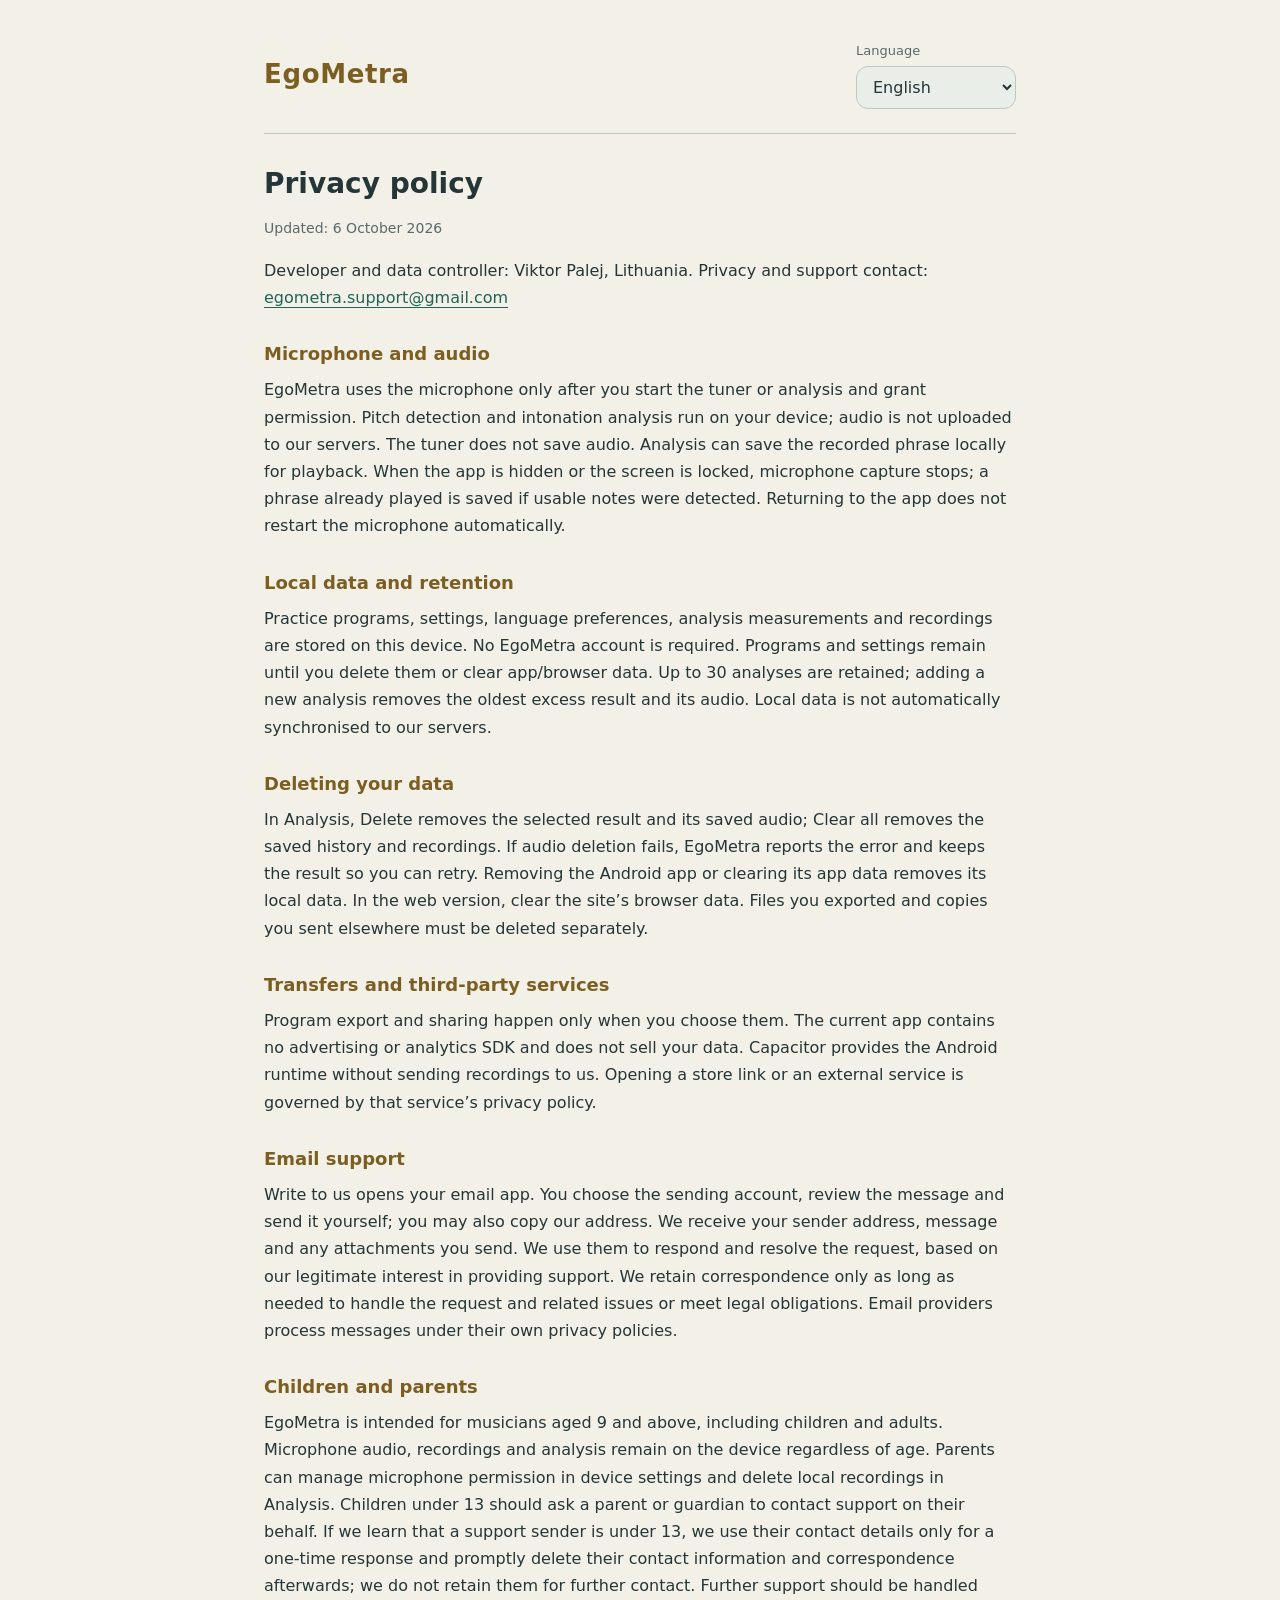
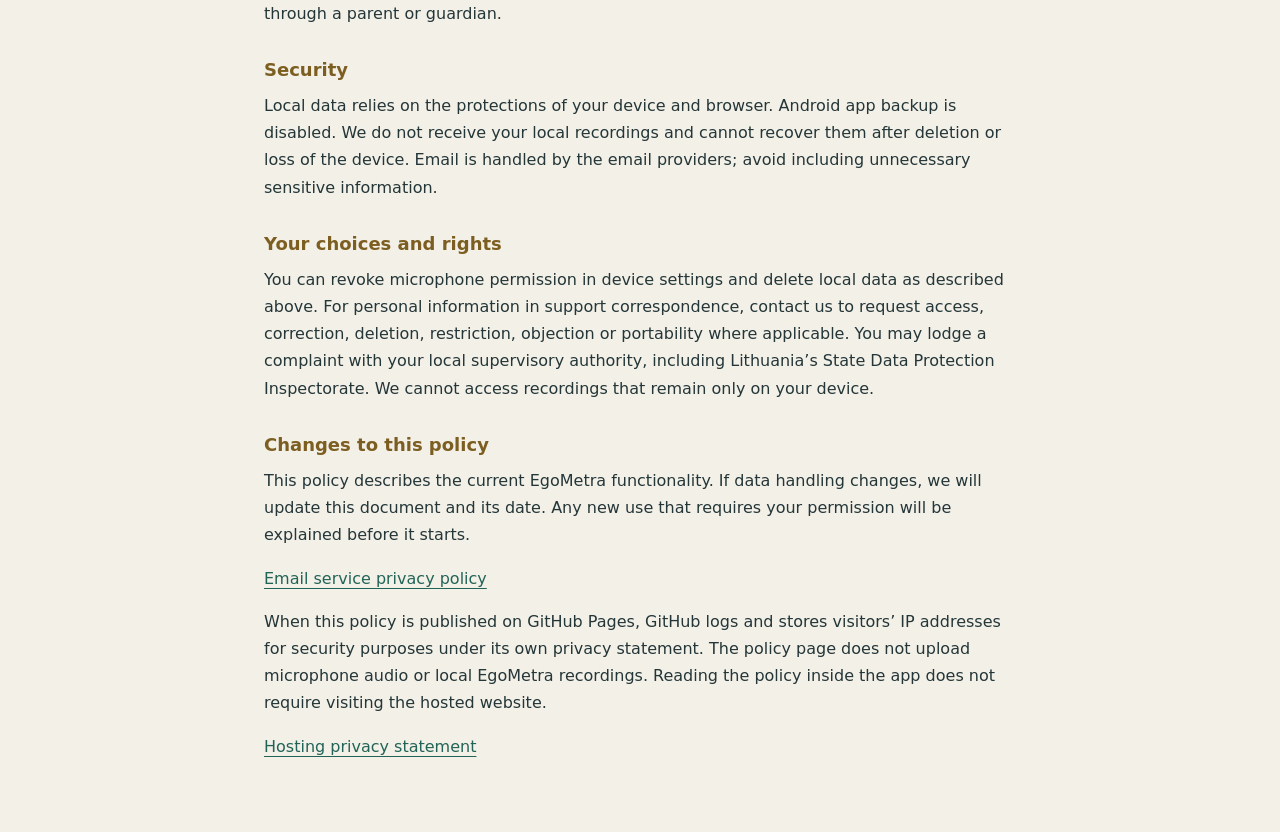
==== index.html @ 9d65dd89 "Publish EgoMetra privacy policy in ten languages" ====
<!doctype html>
<html lang="en">
<head>
  <meta charset="utf-8">
  <meta name="viewport" content="width=device-width,initial-scale=1">
  <meta name="color-scheme" content="dark light">
  <meta name="description" content="EgoMetra privacy policy: microphone, local recordings, deletion and email support.">
  <title>EgoMetra · Privacy policy</title>
  <link rel="stylesheet" href="assets/css/privacy.css">
</head>
<body>
  <main class="policy-shell">
    <header class="policy-header"><h1>EgoMetra</h1><div class="language-control"><label id="privacy-language-label" for="privacy-language">Language</label><select id="privacy-language"></select></div></header>
    <article id="privacy-document"><h2>Privacy policy</h2><p class="privacy-updated">Updated: 6 October 2026</p><p>Developer and data controller: Viktor Palej, Lithuania. Privacy and support contact: <a href="mailto:egometra.support@gmail.com">egometra.support@gmail.com</a></p><h3>Microphone and audio</h3><p>EgoMetra uses the microphone only after you start the tuner or analysis and grant permission. Pitch detection and intonation analysis run on your device; audio is not uploaded to our servers. The tuner does not save audio. Analysis can save the recorded phrase locally for playback. When the app is hidden or the screen is locked, microphone capture stops; a phrase already played is saved if usable notes were detected. Returning to the app does not restart the microphone automatically.</p><h3>Local data and retention</h3><p>Practice programs, settings, language preferences, analysis measurements and recordings are stored on this device. No EgoMetra account is required. Programs and settings remain until you delete them or clear app/browser data. Up to 30 analyses are retained; adding a new analysis removes the oldest excess result and its audio. Local data is not automatically synchronised to our servers.</p><h3>Deleting your data</h3><p>In Analysis, Delete removes the selected result and its saved audio; Clear all removes the saved history and recordings. If audio deletion fails, EgoMetra reports the error and keeps the result so you can retry. Removing the Android app or clearing its app data removes its local data. In the web version, clear the site’s browser data. Files you exported and copies you sent elsewhere must be deleted separately.</p><h3>Transfers and third-party services</h3><p>Program export and sharing happen only when you choose them. The current app contains no advertising or analytics SDK and does not sell your data. Capacitor provides the Android runtime without sending recordings to us. Opening a store link or an external service is governed by that service’s privacy policy.</p><h3>Email support</h3><p>Write to us opens your email app. You choose the sending account, review the message and send it yourself; you may also copy our address. We receive your sender address, message and any attachments you send. We use them to respond and resolve the request, based on our legitimate interest in providing support. We retain correspondence only as long as needed to handle the request and related issues or meet legal obligations. Email providers process messages under their own privacy policies.</p><h3>Children and parents</h3><p>EgoMetra is intended for musicians aged 9 and above, including children and adults. Microphone audio, recordings and analysis remain on the device regardless of age. Parents can manage microphone permission in device settings and delete local recordings in Analysis. Children under 13 should ask a parent or guardian to contact support on their behalf. If we learn that a support sender is under 13, we use their contact details only for a one-time response and promptly delete their contact information and correspondence afterwards; we do not retain them for further contact. Further support should be handled through a parent or guardian.</p><h3>Security</h3><p>Local data relies on the protections of your device and browser. Android app backup is disabled. We do not receive your local recordings and cannot recover them after deletion or loss of the device. Email is handled by the email providers; avoid including unnecessary sensitive information.</p><h3>Your choices and rights</h3><p>You can revoke microphone permission in device settings and delete local data as described above. For personal information in support correspondence, contact us to request access, correction, deletion, restriction, objection or portability where applicable. You may lodge a complaint with your local supervisory authority, including Lithuania’s State Data Protection Inspectorate. We cannot access recordings that remain only on your device.</p><h3>Changes to this policy</h3><p>This policy describes the current EgoMetra functionality. If data handling changes, we will update this document and its date. Any new use that requires your permission will be explained before it starts.</p><p><a href="https://policies.google.com/privacy" target="_blank" rel="noopener noreferrer">Email service privacy policy</a></p><p>When this policy is published on GitHub Pages, GitHub logs and stores visitors’ IP addresses for security purposes under its own privacy statement. The policy page does not upload microphone audio or local EgoMetra recordings. Reading the policy inside the app does not require visiting the hosted website.</p><p><a href="https://docs.github.com/en/site-policy/privacy-policies/github-general-privacy-statement" target="_blank" rel="noopener noreferrer">Hosting privacy statement</a></p></article>
  </main>
  <script src="assets/js/privacy-content.js"></script>
  <script src="assets/js/privacy-page.js"></script>
</body>
</html>
---- assets/css/privacy.css ----
:root{color-scheme:dark;--bg:#0a0f13;--card:#111c20;--text:#ece9df;--muted:#aab7b9;--gold:#d7b669;--border:#34464a}
*{box-sizing:border-box}
body{margin:0;background:var(--bg);color:var(--text);font:16px/1.7 system-ui,-apple-system,BlinkMacSystemFont,"Segoe UI",sans-serif}
.policy-shell{max-width:800px;margin:0 auto;padding:40px 24px 56px}
.policy-header{display:flex;align-items:center;justify-content:space-between;gap:24px;border-bottom:1px solid var(--border);padding-bottom:24px;margin-bottom:32px}
h1{font-size:26px;letter-spacing:.025em;margin:0;color:var(--gold)}
h2{font-size:28px;line-height:1.25;margin:0 0 16px}
h3{font-size:18px;line-height:1.4;margin:30px 0 10px;color:var(--gold)}
p{margin:0 0 16px}
a{color:#86c9bc;text-underline-offset:4px;overflow-wrap:anywhere}
.privacy-updated{font-size:14px;color:var(--muted)}
.language-control{display:flex;flex-direction:column;gap:4px;min-width:160px}
label{color:var(--muted);font-size:13px}
select{font:inherit;line-height:1.3;background:var(--card);color:var(--text);border:1px solid var(--border);border-radius:12px;padding:10px 12px;width:100%}
:focus-visible{outline:2px solid var(--gold);outline-offset:4px}
@media(max-width:420px){.policy-shell{padding:24px 18px 40px}.policy-header{align-items:flex-start;gap:16px}.language-control{min-width:130px}h1{font-size:22px}h2{font-size:25px}}
@media(prefers-color-scheme:light){:root{color-scheme:light;--bg:#f3f0e8;--card:#e9eee9;--text:#243638;--muted:#596a6b;--gold:#7c5e21;--border:#bac8c6}a{color:#216457}}
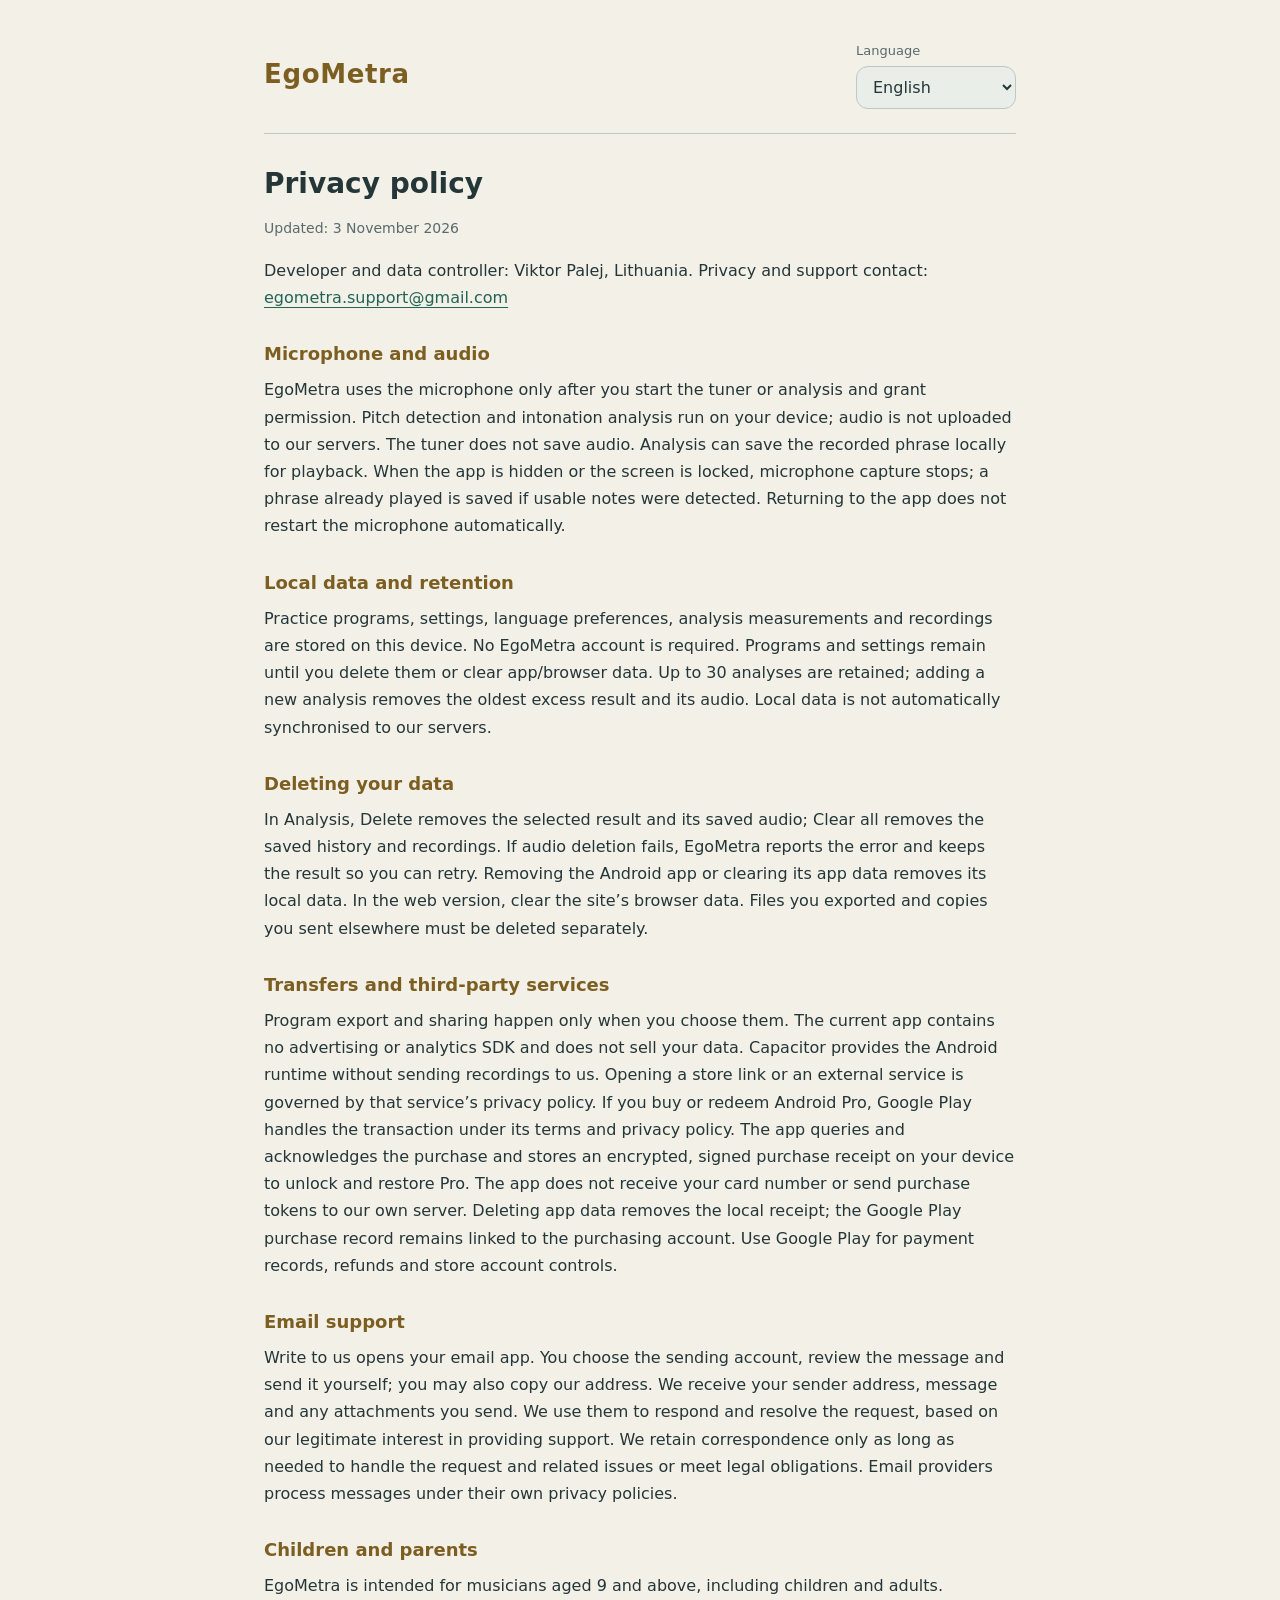
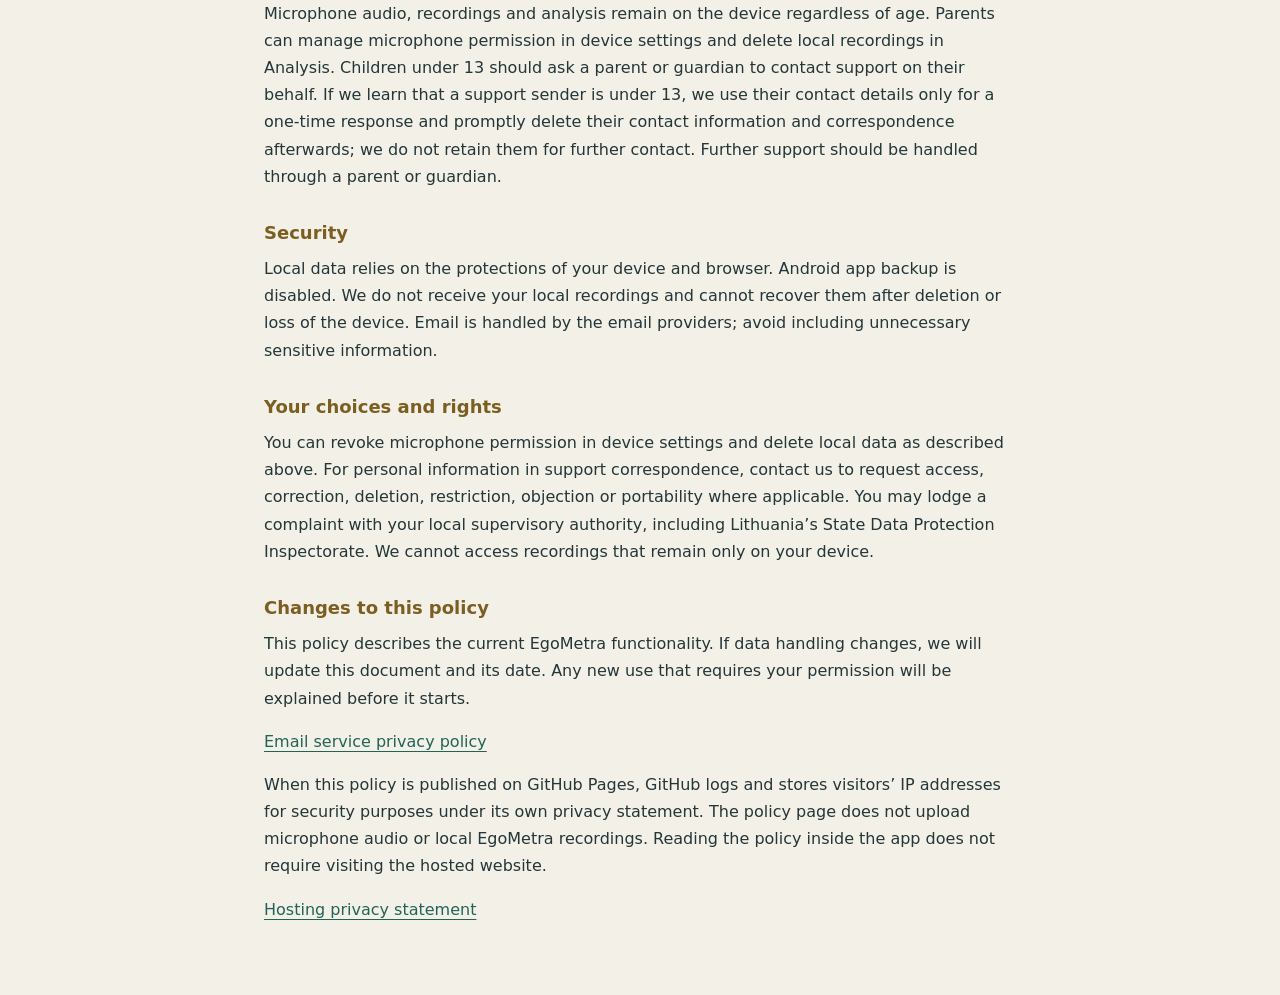
==== commit 5ad998ab: "Explain Android Pro purchase and restore privacy" ====
--- a/index.html
+++ b/index.html
@@ -11,7 +11,7 @@
 <body>
   <main class="policy-shell">
     <header class="policy-header"><h1>EgoMetra</h1><div class="language-control"><label id="privacy-language-label" for="privacy-language">Language</label><select id="privacy-language"></select></div></header>
-    <article id="privacy-document"><h2>Privacy policy</h2><p class="privacy-updated">Updated: 6 October 2026</p><p>Developer and data controller: Viktor Palej, Lithuania. Privacy and support contact: <a href="mailto:egometra.support@gmail.com">egometra.support@gmail.com</a></p><h3>Microphone and audio</h3><p>EgoMetra uses the microphone only after you start the tuner or analysis and grant permission. Pitch detection and intonation analysis run on your device; audio is not uploaded to our servers. The tuner does not save audio. Analysis can save the recorded phrase locally for playback. When the app is hidden or the screen is locked, microphone capture stops; a phrase already played is saved if usable notes were detected. Returning to the app does not restart the microphone automatically.</p><h3>Local data and retention</h3><p>Practice programs, settings, language preferences, analysis measurements and recordings are stored on this device. No EgoMetra account is required. Programs and settings remain until you delete them or clear app/browser data. Up to 30 analyses are retained; adding a new analysis removes the oldest excess result and its audio. Local data is not automatically synchronised to our servers.</p><h3>Deleting your data</h3><p>In Analysis, Delete removes the selected result and its saved audio; Clear all removes the saved history and recordings. If audio deletion fails, EgoMetra reports the error and keeps the result so you can retry. Removing the Android app or clearing its app data removes its local data. In the web version, clear the site’s browser data. Files you exported and copies you sent elsewhere must be deleted separately.</p><h3>Transfers and third-party services</h3><p>Program export and sharing happen only when you choose them. The current app contains no advertising or analytics SDK and does not sell your data. Capacitor provides the Android runtime without sending recordings to us. Opening a store link or an external service is governed by that service’s privacy policy.</p><h3>Email support</h3><p>Write to us opens your email app. You choose the sending account, review the message and send it yourself; you may also copy our address. We receive your sender address, message and any attachments you send. We use them to respond and resolve the request, based on our legitimate interest in providing support. We retain correspondence only as long as needed to handle the request and related issues or meet legal obligations. Email providers process messages under their own privacy policies.</p><h3>Children and parents</h3><p>EgoMetra is intended for musicians aged 9 and above, including children and adults. Microphone audio, recordings and analysis remain on the device regardless of age. Parents can manage microphone permission in device settings and delete local recordings in Analysis. Children under 13 should ask a parent or guardian to contact support on their behalf. If we learn that a support sender is under 13, we use their contact details only for a one-time response and promptly delete their contact information and correspondence afterwards; we do not retain them for further contact. Further support should be handled through a parent or guardian.</p><h3>Security</h3><p>Local data relies on the protections of your device and browser. Android app backup is disabled. We do not receive your local recordings and cannot recover them after deletion or loss of the device. Email is handled by the email providers; avoid including unnecessary sensitive information.</p><h3>Your choices and rights</h3><p>You can revoke microphone permission in device settings and delete local data as described above. For personal information in support correspondence, contact us to request access, correction, deletion, restriction, objection or portability where applicable. You may lodge a complaint with your local supervisory authority, including Lithuania’s State Data Protection Inspectorate. We cannot access recordings that remain only on your device.</p><h3>Changes to this policy</h3><p>This policy describes the current EgoMetra functionality. If data handling changes, we will update this document and its date. Any new use that requires your permission will be explained before it starts.</p><p><a href="https://policies.google.com/privacy" target="_blank" rel="noopener noreferrer">Email service privacy policy</a></p><p>When this policy is published on GitHub Pages, GitHub logs and stores visitors’ IP addresses for security purposes under its own privacy statement. The policy page does not upload microphone audio or local EgoMetra recordings. Reading the policy inside the app does not require visiting the hosted website.</p><p><a href="https://docs.github.com/en/site-policy/privacy-policies/github-general-privacy-statement" target="_blank" rel="noopener noreferrer">Hosting privacy statement</a></p></article>
+    <article id="privacy-document"><h2>Privacy policy</h2><p class="privacy-updated">Updated: 3 November 2026</p><p>Developer and data controller: Viktor Palej, Lithuania. Privacy and support contact: <a href="mailto:egometra.support@gmail.com">egometra.support@gmail.com</a></p><h3>Microphone and audio</h3><p>EgoMetra uses the microphone only after you start the tuner or analysis and grant permission. Pitch detection and intonation analysis run on your device; audio is not uploaded to our servers. The tuner does not save audio. Analysis can save the recorded phrase locally for playback. When the app is hidden or the screen is locked, microphone capture stops; a phrase already played is saved if usable notes were detected. Returning to the app does not restart the microphone automatically.</p><h3>Local data and retention</h3><p>Practice programs, settings, language preferences, analysis measurements and recordings are stored on this device. No EgoMetra account is required. Programs and settings remain until you delete them or clear app/browser data. Up to 30 analyses are retained; adding a new analysis removes the oldest excess result and its audio. Local data is not automatically synchronised to our servers.</p><h3>Deleting your data</h3><p>In Analysis, Delete removes the selected result and its saved audio; Clear all removes the saved history and recordings. If audio deletion fails, EgoMetra reports the error and keeps the result so you can retry. Removing the Android app or clearing its app data removes its local data. In the web version, clear the site’s browser data. Files you exported and copies you sent elsewhere must be deleted separately.</p><h3>Transfers and third-party services</h3><p>Program export and sharing happen only when you choose them. The current app contains no advertising or analytics SDK and does not sell your data. Capacitor provides the Android runtime without sending recordings to us. Opening a store link or an external service is governed by that service’s privacy policy. If you buy or redeem Android Pro, Google Play handles the transaction under its terms and privacy policy. The app queries and acknowledges the purchase and stores an encrypted, signed purchase receipt on your device to unlock and restore Pro. The app does not receive your card number or send purchase tokens to our own server. Deleting app data removes the local receipt; the Google Play purchase record remains linked to the purchasing account. Use Google Play for payment records, refunds and store account controls.</p><h3>Email support</h3><p>Write to us opens your email app. You choose the sending account, review the message and send it yourself; you may also copy our address. We receive your sender address, message and any attachments you send. We use them to respond and resolve the request, based on our legitimate interest in providing support. We retain correspondence only as long as needed to handle the request and related issues or meet legal obligations. Email providers process messages under their own privacy policies.</p><h3>Children and parents</h3><p>EgoMetra is intended for musicians aged 9 and above, including children and adults. Microphone audio, recordings and analysis remain on the device regardless of age. Parents can manage microphone permission in device settings and delete local recordings in Analysis. Children under 13 should ask a parent or guardian to contact support on their behalf. If we learn that a support sender is under 13, we use their contact details only for a one-time response and promptly delete their contact information and correspondence afterwards; we do not retain them for further contact. Further support should be handled through a parent or guardian.</p><h3>Security</h3><p>Local data relies on the protections of your device and browser. Android app backup is disabled. We do not receive your local recordings and cannot recover them after deletion or loss of the device. Email is handled by the email providers; avoid including unnecessary sensitive information.</p><h3>Your choices and rights</h3><p>You can revoke microphone permission in device settings and delete local data as described above. For personal information in support correspondence, contact us to request access, correction, deletion, restriction, objection or portability where applicable. You may lodge a complaint with your local supervisory authority, including Lithuania’s State Data Protection Inspectorate. We cannot access recordings that remain only on your device.</p><h3>Changes to this policy</h3><p>This policy describes the current EgoMetra functionality. If data handling changes, we will update this document and its date. Any new use that requires your permission will be explained before it starts.</p><p><a href="https://policies.google.com/privacy" target="_blank" rel="noopener noreferrer">Email service privacy policy</a></p><p>When this policy is published on GitHub Pages, GitHub logs and stores visitors’ IP addresses for security purposes under its own privacy statement. The policy page does not upload microphone audio or local EgoMetra recordings. Reading the policy inside the app does not require visiting the hosted website.</p><p><a href="https://docs.github.com/en/site-policy/privacy-policies/github-general-privacy-statement" target="_blank" rel="noopener noreferrer">Hosting privacy statement</a></p></article>
   </main>
   <script src="assets/js/privacy-content.js"></script>
   <script src="assets/js/privacy-page.js"></script>
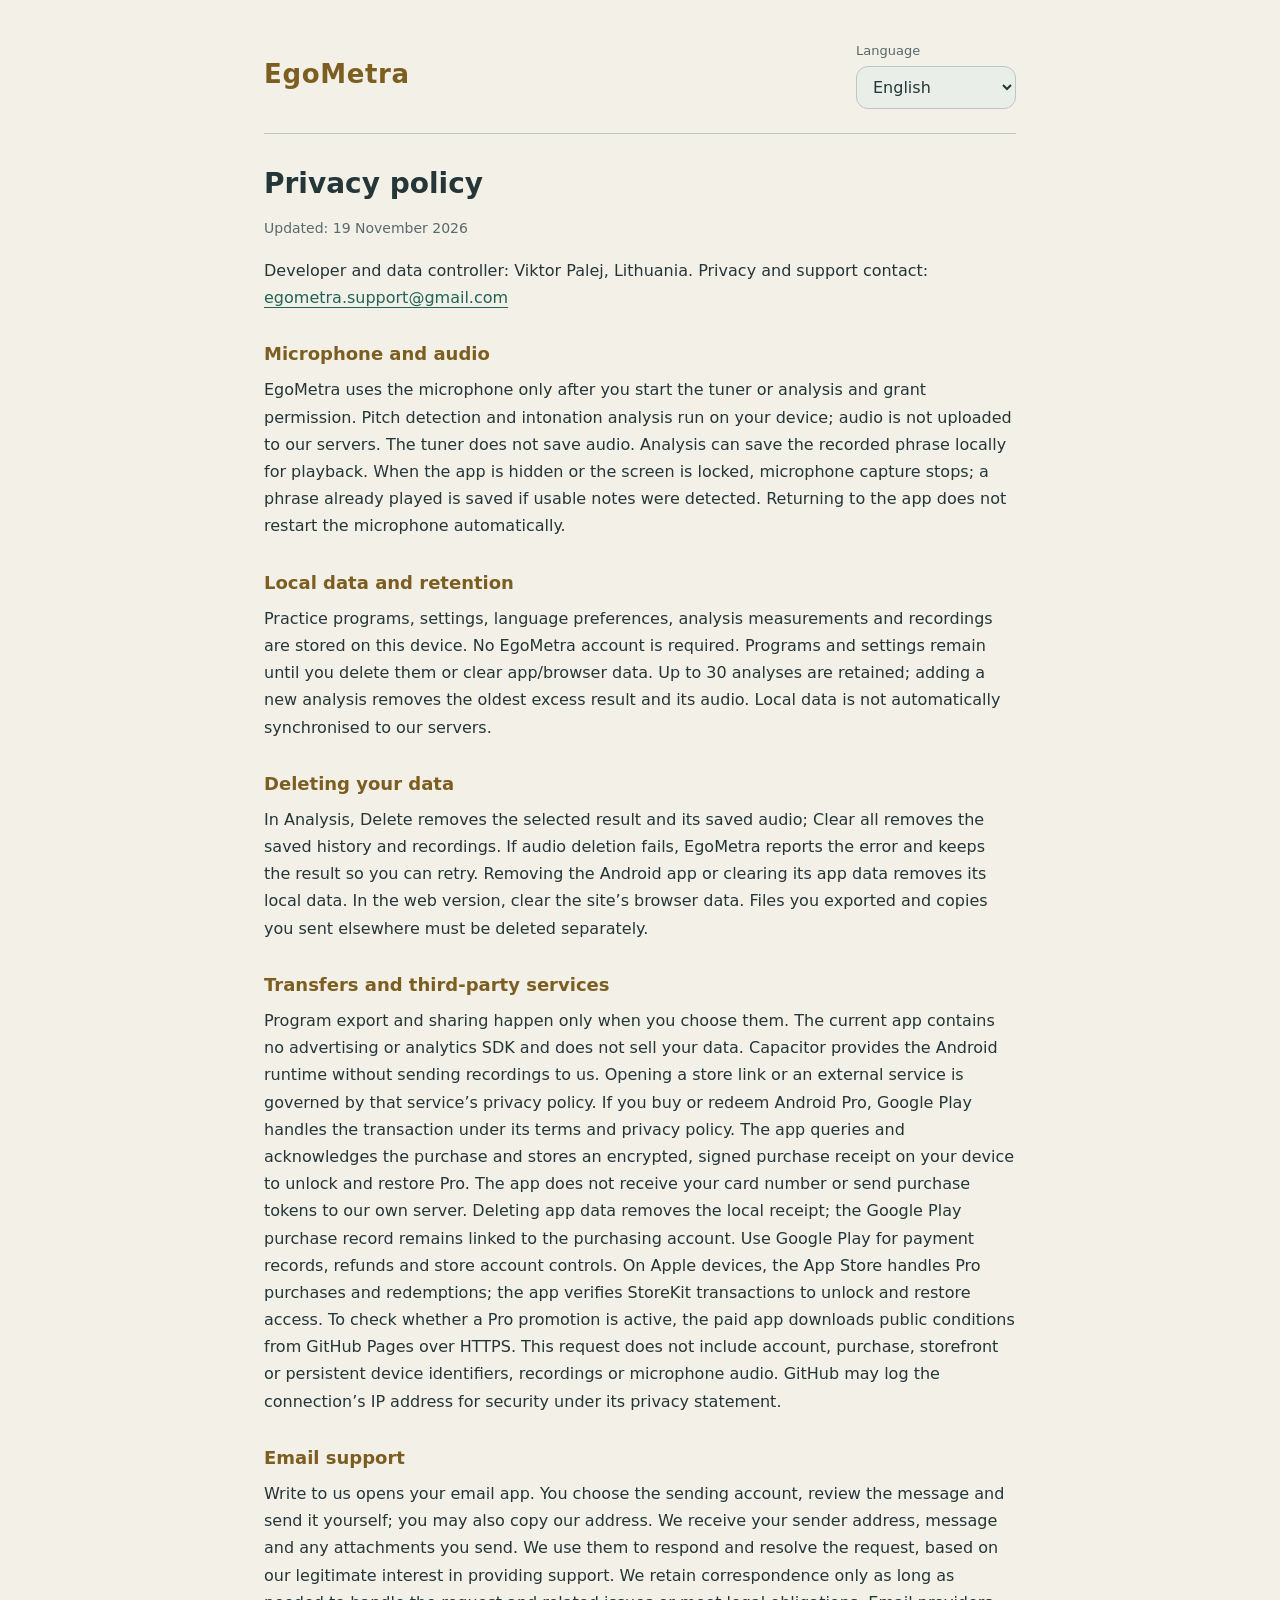
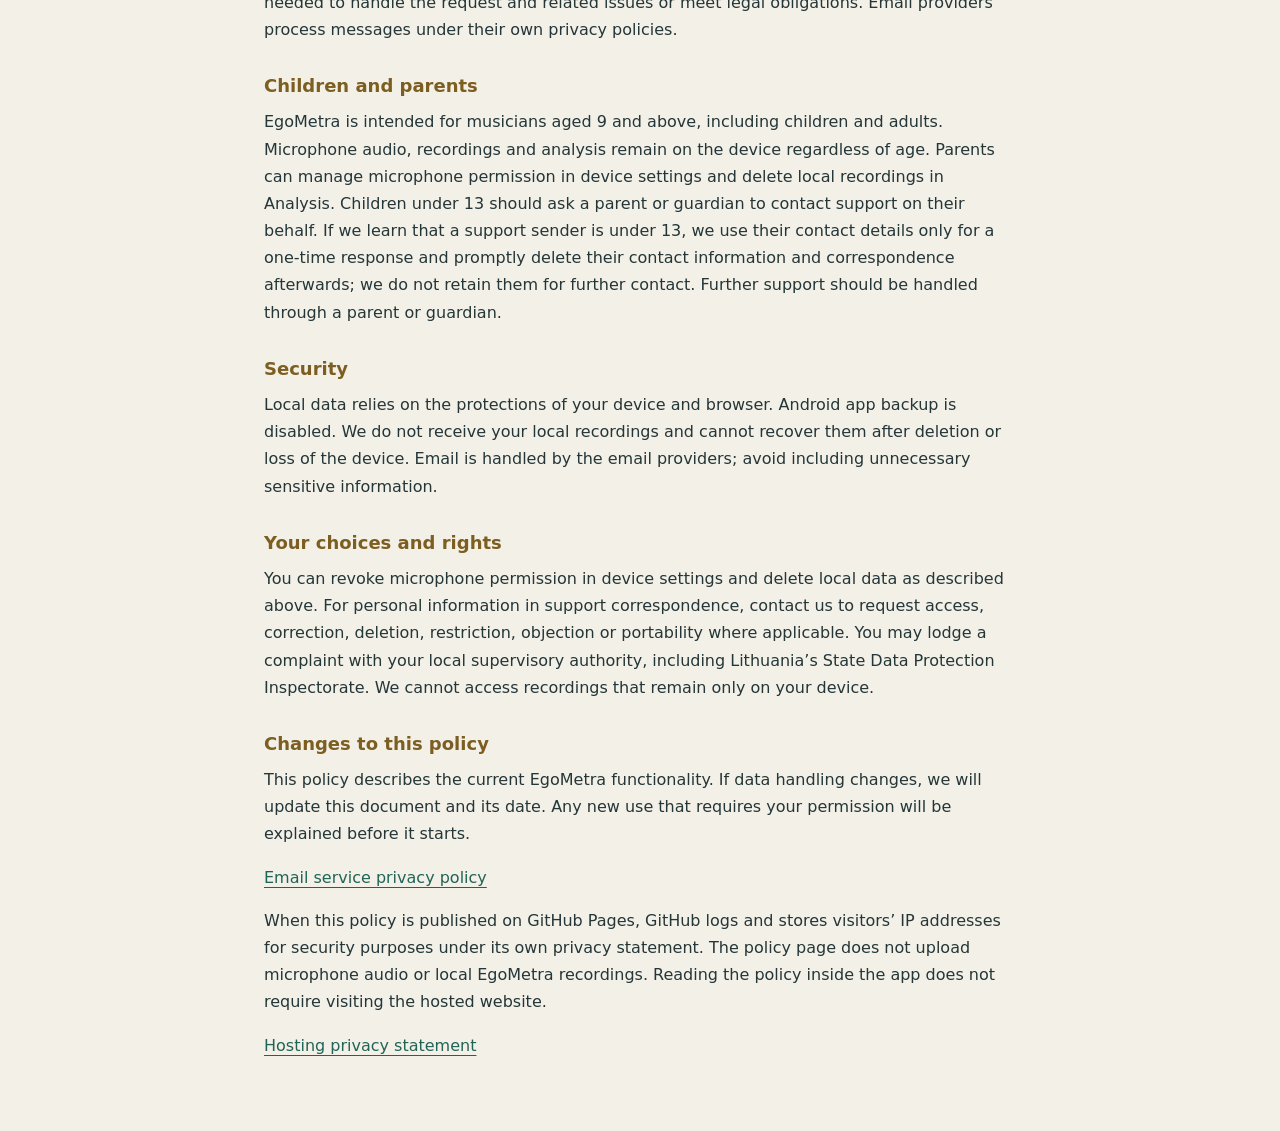
==== commit 94bd099a: "Explain public Pro conditions and publish disabled campaign configuration" ====
--- a/index.html
+++ b/index.html
@@ -11,7 +11,7 @@
 <body>
   <main class="policy-shell">
     <header class="policy-header"><h1>EgoMetra</h1><div class="language-control"><label id="privacy-language-label" for="privacy-language">Language</label><select id="privacy-language"></select></div></header>
-    <article id="privacy-document"><h2>Privacy policy</h2><p class="privacy-updated">Updated: 3 November 2026</p><p>Developer and data controller: Viktor Palej, Lithuania. Privacy and support contact: <a href="mailto:egometra.support@gmail.com">egometra.support@gmail.com</a></p><h3>Microphone and audio</h3><p>EgoMetra uses the microphone only after you start the tuner or analysis and grant permission. Pitch detection and intonation analysis run on your device; audio is not uploaded to our servers. The tuner does not save audio. Analysis can save the recorded phrase locally for playback. When the app is hidden or the screen is locked, microphone capture stops; a phrase already played is saved if usable notes were detected. Returning to the app does not restart the microphone automatically.</p><h3>Local data and retention</h3><p>Practice programs, settings, language preferences, analysis measurements and recordings are stored on this device. No EgoMetra account is required. Programs and settings remain until you delete them or clear app/browser data. Up to 30 analyses are retained; adding a new analysis removes the oldest excess result and its audio. Local data is not automatically synchronised to our servers.</p><h3>Deleting your data</h3><p>In Analysis, Delete removes the selected result and its saved audio; Clear all removes the saved history and recordings. If audio deletion fails, EgoMetra reports the error and keeps the result so you can retry. Removing the Android app or clearing its app data removes its local data. In the web version, clear the site’s browser data. Files you exported and copies you sent elsewhere must be deleted separately.</p><h3>Transfers and third-party services</h3><p>Program export and sharing happen only when you choose them. The current app contains no advertising or analytics SDK and does not sell your data. Capacitor provides the Android runtime without sending recordings to us. Opening a store link or an external service is governed by that service’s privacy policy. If you buy or redeem Android Pro, Google Play handles the transaction under its terms and privacy policy. The app queries and acknowledges the purchase and stores an encrypted, signed purchase receipt on your device to unlock and restore Pro. The app does not receive your card number or send purchase tokens to our own server. Deleting app data removes the local receipt; the Google Play purchase record remains linked to the purchasing account. Use Google Play for payment records, refunds and store account controls.</p><h3>Email support</h3><p>Write to us opens your email app. You choose the sending account, review the message and send it yourself; you may also copy our address. We receive your sender address, message and any attachments you send. We use them to respond and resolve the request, based on our legitimate interest in providing support. We retain correspondence only as long as needed to handle the request and related issues or meet legal obligations. Email providers process messages under their own privacy policies.</p><h3>Children and parents</h3><p>EgoMetra is intended for musicians aged 9 and above, including children and adults. Microphone audio, recordings and analysis remain on the device regardless of age. Parents can manage microphone permission in device settings and delete local recordings in Analysis. Children under 13 should ask a parent or guardian to contact support on their behalf. If we learn that a support sender is under 13, we use their contact details only for a one-time response and promptly delete their contact information and correspondence afterwards; we do not retain them for further contact. Further support should be handled through a parent or guardian.</p><h3>Security</h3><p>Local data relies on the protections of your device and browser. Android app backup is disabled. We do not receive your local recordings and cannot recover them after deletion or loss of the device. Email is handled by the email providers; avoid including unnecessary sensitive information.</p><h3>Your choices and rights</h3><p>You can revoke microphone permission in device settings and delete local data as described above. For personal information in support correspondence, contact us to request access, correction, deletion, restriction, objection or portability where applicable. You may lodge a complaint with your local supervisory authority, including Lithuania’s State Data Protection Inspectorate. We cannot access recordings that remain only on your device.</p><h3>Changes to this policy</h3><p>This policy describes the current EgoMetra functionality. If data handling changes, we will update this document and its date. Any new use that requires your permission will be explained before it starts.</p><p><a href="https://policies.google.com/privacy" target="_blank" rel="noopener noreferrer">Email service privacy policy</a></p><p>When this policy is published on GitHub Pages, GitHub logs and stores visitors’ IP addresses for security purposes under its own privacy statement. The policy page does not upload microphone audio or local EgoMetra recordings. Reading the policy inside the app does not require visiting the hosted website.</p><p><a href="https://docs.github.com/en/site-policy/privacy-policies/github-general-privacy-statement" target="_blank" rel="noopener noreferrer">Hosting privacy statement</a></p></article>
+    <article id="privacy-document"><h2>Privacy policy</h2><p class="privacy-updated">Updated: 19 November 2026</p><p>Developer and data controller: Viktor Palej, Lithuania. Privacy and support contact: <a href="mailto:egometra.support@gmail.com">egometra.support@gmail.com</a></p><h3>Microphone and audio</h3><p>EgoMetra uses the microphone only after you start the tuner or analysis and grant permission. Pitch detection and intonation analysis run on your device; audio is not uploaded to our servers. The tuner does not save audio. Analysis can save the recorded phrase locally for playback. When the app is hidden or the screen is locked, microphone capture stops; a phrase already played is saved if usable notes were detected. Returning to the app does not restart the microphone automatically.</p><h3>Local data and retention</h3><p>Practice programs, settings, language preferences, analysis measurements and recordings are stored on this device. No EgoMetra account is required. Programs and settings remain until you delete them or clear app/browser data. Up to 30 analyses are retained; adding a new analysis removes the oldest excess result and its audio. Local data is not automatically synchronised to our servers.</p><h3>Deleting your data</h3><p>In Analysis, Delete removes the selected result and its saved audio; Clear all removes the saved history and recordings. If audio deletion fails, EgoMetra reports the error and keeps the result so you can retry. Removing the Android app or clearing its app data removes its local data. In the web version, clear the site’s browser data. Files you exported and copies you sent elsewhere must be deleted separately.</p><h3>Transfers and third-party services</h3><p>Program export and sharing happen only when you choose them. The current app contains no advertising or analytics SDK and does not sell your data. Capacitor provides the Android runtime without sending recordings to us. Opening a store link or an external service is governed by that service’s privacy policy. If you buy or redeem Android Pro, Google Play handles the transaction under its terms and privacy policy. The app queries and acknowledges the purchase and stores an encrypted, signed purchase receipt on your device to unlock and restore Pro. The app does not receive your card number or send purchase tokens to our own server. Deleting app data removes the local receipt; the Google Play purchase record remains linked to the purchasing account. Use Google Play for payment records, refunds and store account controls. On Apple devices, the App Store handles Pro purchases and redemptions; the app verifies StoreKit transactions to unlock and restore access. To check whether a Pro promotion is active, the paid app downloads public conditions from GitHub Pages over HTTPS. This request does not include account, purchase, storefront or persistent device identifiers, recordings or microphone audio. GitHub may log the connection’s IP address for security under its privacy statement.</p><h3>Email support</h3><p>Write to us opens your email app. You choose the sending account, review the message and send it yourself; you may also copy our address. We receive your sender address, message and any attachments you send. We use them to respond and resolve the request, based on our legitimate interest in providing support. We retain correspondence only as long as needed to handle the request and related issues or meet legal obligations. Email providers process messages under their own privacy policies.</p><h3>Children and parents</h3><p>EgoMetra is intended for musicians aged 9 and above, including children and adults. Microphone audio, recordings and analysis remain on the device regardless of age. Parents can manage microphone permission in device settings and delete local recordings in Analysis. Children under 13 should ask a parent or guardian to contact support on their behalf. If we learn that a support sender is under 13, we use their contact details only for a one-time response and promptly delete their contact information and correspondence afterwards; we do not retain them for further contact. Further support should be handled through a parent or guardian.</p><h3>Security</h3><p>Local data relies on the protections of your device and browser. Android app backup is disabled. We do not receive your local recordings and cannot recover them after deletion or loss of the device. Email is handled by the email providers; avoid including unnecessary sensitive information.</p><h3>Your choices and rights</h3><p>You can revoke microphone permission in device settings and delete local data as described above. For personal information in support correspondence, contact us to request access, correction, deletion, restriction, objection or portability where applicable. You may lodge a complaint with your local supervisory authority, including Lithuania’s State Data Protection Inspectorate. We cannot access recordings that remain only on your device.</p><h3>Changes to this policy</h3><p>This policy describes the current EgoMetra functionality. If data handling changes, we will update this document and its date. Any new use that requires your permission will be explained before it starts.</p><p><a href="https://policies.google.com/privacy" target="_blank" rel="noopener noreferrer">Email service privacy policy</a></p><p>When this policy is published on GitHub Pages, GitHub logs and stores visitors’ IP addresses for security purposes under its own privacy statement. The policy page does not upload microphone audio or local EgoMetra recordings. Reading the policy inside the app does not require visiting the hosted website.</p><p><a href="https://docs.github.com/en/site-policy/privacy-policies/github-general-privacy-statement" target="_blank" rel="noopener noreferrer">Hosting privacy statement</a></p></article>
   </main>
   <script src="assets/js/privacy-content.js"></script>
   <script src="assets/js/privacy-page.js"></script>
